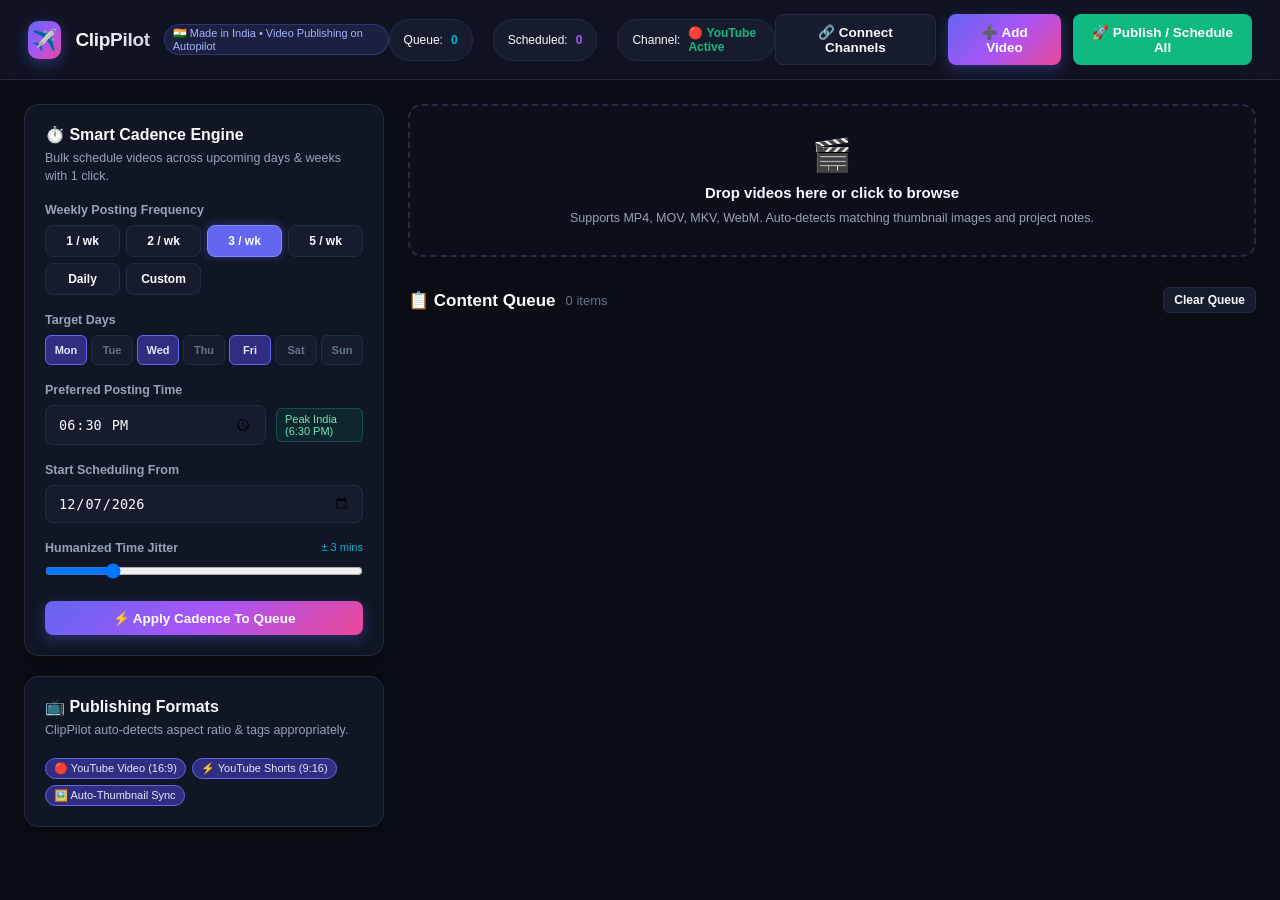
==== static/index.html @ 553ef16c "Initial commit: ClipPilot - Put Your Video Publishing on Autopilot" ====
<!DOCTYPE html>
<html lang="en">
<head>
  <meta charset="UTF-8">
  <meta name="viewport" content="width=device-width, initial-scale=1.0">
  <title>ClipPilot | Put Your Video Publishing on Autopilot</title>
  <link rel="stylesheet" href="/static/css/style.css">
</head>
<body>

  <!-- Top Navigation Bar -->
  <header class="top-nav">
    <div class="brand-section">
      <div class="brand-logo">✈️</div>
      <div class="brand-text">
        <h1>ClipPilot</h1>
      </div>
      <span class="brand-badge">🇮🇳 Made in India • Video Publishing on Autopilot</span>
    </div>

    <div class="nav-stats">
      <div class="stat-pill">
        <span>Queue:</span>
        <span class="num" id="stat-queue-count">0</span>
      </div>
      <div class="stat-pill">
        <span>Scheduled:</span>
        <span class="num" id="stat-scheduled-count" style="color: #a855f7;">0</span>
      </div>
      <div class="stat-pill">
        <span>Channel:</span>
        <span class="num" id="stat-platforms-count" style="color: #10b981;">🔴 YouTube Active</span>
      </div>
    </div>

    <div class="nav-actions">
      <button class="btn btn-secondary" onclick="openAccountsModal()">
        <span>🔗 Connect Channels</span>
      </button>
      <button class="btn btn-primary" onclick="browseAndAddVideo()">
        <span>➕ Add Video</span>
      </button>
      <button class="btn btn-success" id="btn-start-bulk" onclick="startBulkUpload()">
        <span>🚀 Publish / Schedule All</span>
      </button>
    </div>
  </header>

  <!-- Main Workspace -->
  <main class="main-layout">
    
    <!-- Left Panel: The Drip-Feed Cadence Engine -->
    <aside class="sidebar-panel">
      <div class="panel-card">
        <h2>⏱️ Smart Cadence Engine</h2>
        <p class="subtitle">Bulk schedule videos across upcoming days & weeks with 1 click.</p>

        <!-- Frequency per week -->
        <div class="form-group">
          <label>Weekly Posting Frequency</label>
          <div class="freq-buttons">
            <button class="freq-btn" data-freq="1" onclick="setFrequency(1)">1 / wk</button>
            <button class="freq-btn" data-freq="2" onclick="setFrequency(2)">2 / wk</button>
            <button class="freq-btn active" data-freq="3" onclick="setFrequency(3)">3 / wk</button>
            <button class="freq-btn" data-freq="5" onclick="setFrequency(5)">5 / wk</button>
            <button class="freq-btn" data-freq="7" onclick="setFrequency(7)">Daily</button>
            <button class="freq-btn" data-freq="custom" onclick="setFrequency('custom')">Custom</button>
          </div>
        </div>

        <!-- Active Days -->
        <div class="form-group">
          <label>Target Days</label>
          <div class="days-grid" id="days-grid">
            <div class="day-chip active" data-day="Mon" onclick="toggleDay('Mon')">Mon</div>
            <div class="day-chip" data-day="Tue" onclick="toggleDay('Tue')">Tue</div>
            <div class="day-chip active" data-day="Wed" onclick="toggleDay('Wed')">Wed</div>
            <div class="day-chip" data-day="Thu" onclick="toggleDay('Thu')">Thu</div>
            <div class="day-chip active" data-day="Fri" onclick="toggleDay('Fri')">Fri</div>
            <div class="day-chip" data-day="Sat" onclick="toggleDay('Sat')">Sat</div>
            <div class="day-chip" data-day="Sun" onclick="toggleDay('Sun')">Sun</div>
          </div>
        </div>

        <!-- Preferred Time -->
        <div class="form-group">
          <label>Preferred Posting Time</label>
          <div class="time-row">
            <input type="time" id="cadence-time" class="input-dark" value="18:30">
            <span class="preset-chip" onclick="setTimePreset('18:30')">Peak India (6:30 PM)</span>
          </div>
        </div>

        <!-- Start Date -->
        <div class="form-group">
          <label>Start Scheduling From</label>
          <input type="date" id="cadence-start-date" class="input-dark">
        </div>

        <!-- Humanized Jitter -->
        <div class="form-group">
          <div style="display:flex; justify-content:space-between;">
            <label>Humanized Time Jitter</label>
            <span id="jitter-val" style="font-size: 11px; color: var(--accent-cyan);">± 3 mins</span>
          </div>
          <input type="range" id="jitter-slider" min="0" max="15" value="3" style="width: 100%;" oninput="updateJitter(this.value)">
        </div>

        <button class="btn btn-primary" style="width: 100%; justify-content: center;" onclick="applyCadenceToQueue()">
          <span>⚡ Apply Cadence To Queue</span>
        </button>
      </div>

      <!-- Publishing Formats -->
      <div class="panel-card">
        <h2>📺 Publishing Formats</h2>
        <p class="subtitle">ClipPilot auto-detects aspect ratio & tags appropriately.</p>
        <div class="platform-pills" id="global-platforms">
          <span class="platform-pill selected" data-pid="youtube">🔴 YouTube Video (16:9)</span>
          <span class="platform-pill selected" data-pid="shorts">⚡ YouTube Shorts (9:16)</span>
          <span class="platform-pill selected" data-pid="thumbnails">🖼️ Auto-Thumbnail Sync</span>
        </div>
      </div>
    </aside>

    <!-- Center Content: Queue & Dropzone -->
    <section class="content-area">
      
      <!-- Drag & Drop Zone -->
      <div class="drop-zone" id="drop-zone" onclick="browseAndAddVideo()">
        <div class="icon">🎬</div>
        <h3>Drop videos here or click to browse</h3>
        <p>Supports MP4, MOV, MKV, WebM. Auto-detects matching thumbnail images and project notes.</p>
      </div>

      <!-- Queue Header -->
      <div class="queue-header">
        <h2>
          <span>📋 Content Queue</span>
          <span id="queue-badge-count" style="font-size: 13px; font-weight: 500; color: var(--text-dim);">0 items</span>
        </h2>
        <div style="display:flex; gap: 8px;">
          <button class="btn btn-secondary btn-sm" onclick="clearEntireQueue()">Clear Queue</button>
        </div>
      </div>

      <!-- Video Queue Cards Container -->
      <div class="queue-list" id="queue-list">
        <!-- Rendered dynamically by app.js -->
      </div>
    </section>
  </main>

  <!-- Edit Metadata Modal -->
  <div class="modal-overlay" id="edit-modal">
    <div class="modal-content">
      <div class="modal-header">
        <h2 id="edit-modal-title">Edit Video Metadata</h2>
        <button class="modal-close" onclick="closeEditModal()">✕</button>
      </div>
      <div class="form-group">
        <label>Video Title</label>
        <input type="text" id="edit-title" class="input-dark">
      </div>
      <div class="form-group">
        <label>Description / Caption</label>
        <textarea id="edit-description" class="input-dark" rows="5"></textarea>
      </div>
      <div class="form-group">
        <label>Tags & Hashtags (comma separated)</label>
        <input type="text" id="edit-tags" class="input-dark">
      </div>
      <div class="form-group">
        <label>Thumbnail Path</label>
        <div style="display: flex; gap: 8px;">
          <input type="text" id="edit-thumbnail" class="input-dark" readonly>
          <button class="btn btn-secondary btn-sm" onclick="browseThumbnailForEdit()">Browse</button>
        </div>
      </div>
      <div style="display: flex; justify-content: flex-end; gap: 10px; margin-top: 20px;">
        <button class="btn btn-secondary" onclick="closeEditModal()">Cancel</button>
        <button class="btn btn-primary" onclick="saveEditModal()">Save Changes</button>
      </div>
    </div>
  </div>

  <!-- AI Metadata Generator Modal -->
  <div class="modal-overlay" id="ai-modal">
    <div class="modal-content">
      <div class="modal-header">
        <h2>✨ Multilingual AI SEO Generator</h2>
        <button class="modal-close" onclick="closeAIModal()">✕</button>
      </div>
      <div class="form-group">
        <label>Topic / Concept</label>
        <input type="text" id="ai-topic" class="input-dark" placeholder="e.g. How to pump water without electricity">
      </div>
      <div class="form-group">
        <label>Language & Audience Tone</label>
        <select id="ai-language" class="input-dark">
          <option value="hinglish" selected>Hinglish (Viral Indian Creators • High Reach)</option>
          <option value="english">English (Global • Professional & SEO)</option>
          <option value="hindi">Hindi (Pure Devanagari • Educational)</option>
        </select>
      </div>
      <button class="btn btn-primary" style="width: 100%; justify-content: center; margin-bottom: 16px;" onclick="generateAIMetadata()">
        <span>⚡ Generate SEO Titles & Captions</span>
      </button>

      <!-- AI Results Display -->
      <div id="ai-results" style="display: none; flex-direction: column; gap: 12px;">
        <div class="panel-card" style="padding: 14px; background: var(--bg-card);">
          <h4 style="font-size: 13px; color: #ef4444; margin-bottom: 6px;">🔴 YouTube Optimized:</h4>
          <p id="ai-yt-title" style="font-weight: 600; font-size: 13px; margin-bottom: 6px;"></p>
          <p id="ai-yt-desc" style="font-size: 11.5px; color: var(--text-muted); white-space: pre-wrap; max-height: 120px; overflow-y: auto;"></p>
        </div>
        <div class="panel-card" style="padding: 14px; background: var(--bg-card);">
          <h4 style="font-size: 13px; color: #d946ef; margin-bottom: 6px;">🟣 Instagram Reels Caption:</h4>
          <p id="ai-ig-caption" style="font-size: 12px; color: var(--text-muted); white-space: pre-wrap; max-height: 100px; overflow-y: auto;"></p>
        </div>
        <button class="btn btn-success" style="width: 100%; justify-content: center;" onclick="applyAIToCurrentVideo()">
          <span>✓ Apply to This Video</span>
        </button>
      </div>
    </div>
  </div>

  <!-- Connected Channels Modal -->
  <div class="modal-overlay" id="accounts-modal">
    <div class="modal-content" style="max-width: 720px;">
      <div class="modal-header">
        <h2>🔗 Connect Your Publishing Channels</h2>
        <button class="modal-close" onclick="closeAccountsModal()">✕</button>
      </div>
      <p style="font-size: 12.5px; color: var(--text-muted); margin-bottom: 16px;">
        Connect your channels with 1 click. Your data stays 100% private on your own PC.
      </p>
      <div id="platform-settings-list" style="display: flex; flex-direction: column; gap: 14px;">
        <!-- Injected dynamically -->
      </div>
      <div style="display: flex; justify-content: flex-end; margin-top: 20px;">
        <button class="btn btn-secondary" onclick="closeAccountsModal()">Close</button>
      </div>
    </div>
  </div>

  <script src="/static/js/app.js"></script>
</body>
</html>
---- static/css/style.css ----
/* OmniPost Studio - Modern Creator OS Stylesheet */
:root {
  --bg-primary: #0a0d14;
  --bg-secondary: #111625;
  --bg-card: #161c2e;
  --bg-card-hover: #1c243a;
  --border-color: #232b42;
  --border-glow: #384566;
  --accent-primary: #6366f1; /* Indigo */
  --accent-gradient: linear-gradient(135deg, #6366f1 0%, #a855f7 50%, #ec4899 100%);
  --accent-success: #10b981;
  --accent-warning: #f59e0b;
  --accent-danger: #ef4444;
  --accent-cyan: #06b6d4;
  --text-main: #f8fafc;
  --text-muted: #94a3b8;
  --text-dim: #64748b;
  --font-family: -apple-system, BlinkMacSystemFont, "Segoe UI", Roboto, "Helvetica Neue", sans-serif;
}

* {
  box-sizing: border-box;
  margin: 0;
  padding: 0;
}

body {
  background-color: var(--bg-primary);
  color: var(--text-main);
  font-family: var(--font-family);
  min-height: 100vh;
  display: flex;
  flex-direction: column;
  overflow-x: hidden;
}

/* Scrollbars */
::-webkit-scrollbar {
  width: 8px;
  height: 8px;
}
::-webkit-scrollbar-track {
  background: var(--bg-primary);
}
::-webkit-scrollbar-thumb {
  background: var(--border-color);
  border-radius: 4px;
}
::-webkit-scrollbar-thumb:hover {
  background: var(--border-glow);
}

/* Header */
.top-nav {
  background: rgba(17, 22, 37, 0.85);
  backdrop-filter: blur(16px);
  border-bottom: 1px solid var(--border-color);
  padding: 14px 28px;
  display: flex;
  justify-content: space-between;
  align-items: center;
  position: sticky;
  top: 0;
  z-index: 100;
}

.brand-section {
  display: flex;
  align-items: center;
  gap: 14px;
}

.brand-logo {
  width: 38px;
  height: 38px;
  background: var(--accent-gradient);
  border-radius: 10px;
  display: flex;
  align-items: center;
  justify-content: center;
  font-size: 20px;
  font-weight: 800;
  box-shadow: 0 4px 15px rgba(99, 102, 241, 0.4);
}

.brand-text h1 {
  font-size: 19px;
  font-weight: 700;
  letter-spacing: -0.3px;
  background: linear-gradient(90deg, #fff, #cbd5e1);
  -webkit-background-clip: text;
  -webkit-text-fill-color: transparent;
}

.brand-badge {
  font-size: 11px;
  padding: 2px 8px;
  border-radius: 20px;
  background: rgba(99, 102, 241, 0.15);
  border: 1px solid rgba(99, 102, 241, 0.3);
  color: #a5b4fc;
}

.nav-stats {
  display: flex;
  gap: 20px;
}

.stat-pill {
  display: flex;
  align-items: center;
  gap: 8px;
  padding: 6px 14px;
  background: var(--bg-card);
  border: 1px solid var(--border-color);
  border-radius: 20px;
  font-size: 12px;
}
.stat-pill .num {
  font-weight: 700;
  color: var(--accent-cyan);
}

.nav-actions {
  display: flex;
  gap: 12px;
}

/* Buttons */
.btn {
  display: inline-flex;
  align-items: center;
  gap: 8px;
  padding: 9px 18px;
  border-radius: 8px;
  font-size: 13.5px;
  font-weight: 600;
  cursor: pointer;
  border: none;
  transition: all 0.2s ease;
}

.btn-primary {
  background: var(--accent-gradient);
  color: white;
  box-shadow: 0 4px 14px rgba(99, 102, 241, 0.35);
}
.btn-primary:hover {
  transform: translateY(-1px);
  box-shadow: 0 6px 20px rgba(99, 102, 241, 0.5);
}

.btn-secondary {
  background: var(--bg-card);
  color: var(--text-main);
  border: 1px solid var(--border-color);
}
.btn-secondary:hover {
  background: var(--bg-card-hover);
  border-color: var(--border-glow);
}

.btn-success {
  background: var(--accent-success);
  color: white;
}

.btn-sm {
  padding: 5px 10px;
  font-size: 12px;
  border-radius: 6px;
}

/* Main Container */
.main-layout {
  display: grid;
  grid-template-columns: 360px 1fr;
  flex: 1;
  gap: 24px;
  padding: 24px;
  max-width: 1680px;
  margin: 0 auto;
  width: 100%;
}

@media (max-width: 1024px) {
  .main-layout {
    grid-template-columns: 1fr;
  }
}

/* Left Sidebar: Cadence Rule Engine */
.sidebar-panel {
  display: flex;
  flex-direction: column;
  gap: 20px;
}

.panel-card {
  background: var(--bg-secondary);
  border: 1px solid var(--border-color);
  border-radius: 14px;
  padding: 20px;
  box-shadow: 0 8px 30px rgba(0, 0, 0, 0.3);
}

.panel-card h2 {
  font-size: 16px;
  font-weight: 700;
  display: flex;
  align-items: center;
  gap: 10px;
  margin-bottom: 6px;
}

.panel-card p.subtitle {
  font-size: 12.5px;
  color: var(--text-muted);
  margin-bottom: 18px;
  line-height: 1.4;
}

.form-group {
  margin-bottom: 18px;
}

.form-group label {
  display: block;
  font-size: 12.5px;
  font-weight: 600;
  color: var(--text-muted);
  margin-bottom: 8px;
}

.freq-buttons {
  display: grid;
  grid-template-columns: repeat(4, 1fr);
  gap: 6px;
}

.freq-btn {
  background: var(--bg-card);
  border: 1px solid var(--border-color);
  color: var(--text-main);
  padding: 8px 4px;
  border-radius: 8px;
  font-size: 12px;
  font-weight: 600;
  cursor: pointer;
  text-align: center;
  transition: all 0.15s;
}

.freq-btn.active {
  background: var(--accent-primary);
  border-color: #818cf8;
  color: white;
  box-shadow: 0 0 10px rgba(99, 102, 241, 0.4);
}

.days-grid {
  display: grid;
  grid-template-columns: repeat(7, 1fr);
  gap: 4px;
}

.day-chip {
  background: var(--bg-card);
  border: 1px solid var(--border-color);
  color: var(--text-dim);
  font-size: 11px;
  font-weight: 700;
  padding: 8px 0;
  text-align: center;
  border-radius: 6px;
  cursor: pointer;
  transition: all 0.15s;
}

.day-chip.active {
  background: #312e81;
  border-color: #6366f1;
  color: #e0e7ff;
}

.time-row {
  display: flex;
  gap: 10px;
  align-items: center;
}

.input-dark {
  background: var(--bg-card);
  border: 1px solid var(--border-color);
  color: var(--text-main);
  padding: 9px 12px;
  border-radius: 8px;
  font-size: 13.5px;
  width: 100%;
  outline: none;
}
.input-dark:focus {
  border-color: var(--accent-primary);
  box-shadow: 0 0 0 2px rgba(99, 102, 241, 0.2);
}

.preset-chip {
  background: rgba(16, 185, 129, 0.1);
  border: 1px solid rgba(16, 185, 129, 0.3);
  color: #6ee7b7;
  font-size: 11px;
  padding: 4px 8px;
  border-radius: 6px;
  cursor: pointer;
}

/* Content Area */
.content-area {
  display: flex;
  flex-direction: column;
  gap: 20px;
}

/* Drop Zone */
.drop-zone {
  border: 2px dashed var(--border-color);
  border-radius: 14px;
  padding: 30px 20px;
  text-align: center;
  background: rgba(17, 22, 37, 0.4);
  cursor: pointer;
  transition: all 0.2s ease;
  display: flex;
  flex-direction: column;
  align-items: center;
  justify-content: center;
  gap: 10px;
}

.drop-zone:hover, .drop-zone.dragover {
  border-color: var(--accent-primary);
  background: rgba(99, 102, 241, 0.05);
}

.drop-zone .icon {
  font-size: 32px;
}

.drop-zone h3 {
  font-size: 15px;
  font-weight: 600;
}

.drop-zone p {
  font-size: 12.5px;
  color: var(--text-muted);
}

/* Queue List */
.queue-header {
  display: flex;
  justify-content: space-between;
  align-items: center;
  margin-top: 10px;
}

.queue-header h2 {
  font-size: 17px;
  font-weight: 700;
  display: flex;
  align-items: center;
  gap: 10px;
}

.queue-list {
  display: flex;
  flex-direction: column;
  gap: 14px;
}

.queue-card {
  background: var(--bg-secondary);
  border: 1px solid var(--border-color);
  border-radius: 14px;
  padding: 16px;
  display: grid;
  grid-template-columns: 140px 1fr 200px 100px;
  gap: 18px;
  align-items: center;
  transition: all 0.2s;
  position: relative;
  overflow: hidden;
}

.queue-card:hover {
  border-color: var(--border-glow);
  background: var(--bg-card);
}

.video-thumb {
  width: 140px;
  height: 80px;
  border-radius: 8px;
  background: #1e293b;
  object-fit: cover;
  display: flex;
  align-items: center;
  justify-content: center;
  font-size: 24px;
  border: 1px solid var(--border-color);
  position: relative;
  overflow: hidden;
}

.video-thumb img {
  width: 100%;
  height: 100%;
  object-fit: cover;
}

.badge-res {
  position: absolute;
  bottom: 4px;
  right: 4px;
  background: rgba(0, 0, 0, 0.7);
  padding: 2px 5px;
  border-radius: 4px;
  font-size: 9.5px;
  font-weight: 700;
  color: #fff;
}

.card-details {
  display: flex;
  flex-direction: column;
  gap: 6px;
}

.card-title {
  font-size: 14.5px;
  font-weight: 600;
  color: var(--text-main);
  display: flex;
  align-items: center;
  gap: 8px;
}

.card-meta {
  font-size: 11.5px;
  color: var(--text-dim);
  display: flex;
  gap: 12px;
}

.platform-pills {
  display: flex;
  gap: 6px;
  margin-top: 4px;
  flex-wrap: wrap;
}

.platform-pill {
  font-size: 11px;
  padding: 3px 8px;
  border-radius: 12px;
  background: var(--bg-card);
  border: 1px solid var(--border-color);
  color: var(--text-muted);
  display: inline-flex;
  align-items: center;
  gap: 4px;
  cursor: pointer;
  user-select: none;
}

.platform-pill.selected {
  background: #312e81;
  border-color: #6366f1;
  color: #e0e7ff;
}

.card-schedule {
  display: flex;
  flex-direction: column;
  gap: 4px;
  text-align: right;
}

.schedule-pill {
  font-size: 12px;
  font-weight: 600;
  color: var(--accent-cyan);
  background: rgba(6, 182, 212, 0.1);
  border: 1px solid rgba(6, 182, 212, 0.25);
  padding: 5px 10px;
  border-radius: 6px;
  display: inline-block;
}

.status-badge {
  font-size: 11px;
  font-weight: 600;
  padding: 3px 8px;
  border-radius: 4px;
  display: inline-block;
}
.status-badge.queued { background: #334155; color: #cbd5e1; }
.status-badge.scheduled { background: #1e3a8a; color: #93c5fd; }
.status-badge.uploading { background: #b45309; color: #fde68a; }
.status-badge.published { background: #065f46; color: #6ee7b7; }
.status-badge.error { background: #7f1d1d; color: #fca5a5; }

.card-actions {
  display: flex;
  flex-direction: column;
  gap: 6px;
  align-items: flex-end;
}

/* Modals / Drawers */
.modal-overlay {
  position: fixed;
  top: 0;
  left: 0;
  right: 0;
  bottom: 0;
  background: rgba(0, 0, 0, 0.75);
  backdrop-filter: blur(8px);
  display: none;
  align-items: center;
  justify-content: center;
  z-index: 1000;
}

.modal-content {
  background: var(--bg-secondary);
  border: 1px solid var(--border-glow);
  border-radius: 16px;
  width: 90%;
  max-width: 640px;
  max-height: 85vh;
  overflow-y: auto;
  padding: 24px;
  box-shadow: 0 20px 50px rgba(0, 0, 0, 0.6);
}

.modal-header {
  display: flex;
  justify-content: space-between;
  align-items: center;
  margin-bottom: 20px;
  border-bottom: 1px solid var(--border-color);
  padding-bottom: 12px;
}

.modal-close {
  background: transparent;
  border: none;
  color: var(--text-muted);
  font-size: 20px;
  cursor: pointer;
}

/* Progress bar inside card */
.progress-bar-container {
  grid-column: 1 / -1;
  height: 4px;
  background: var(--bg-card);
  border-radius: 2px;
  margin-top: 10px;
  overflow: hidden;
}

.progress-bar-fill {
  height: 100%;
  background: var(--accent-gradient);
  transition: width 0.3s ease;
}
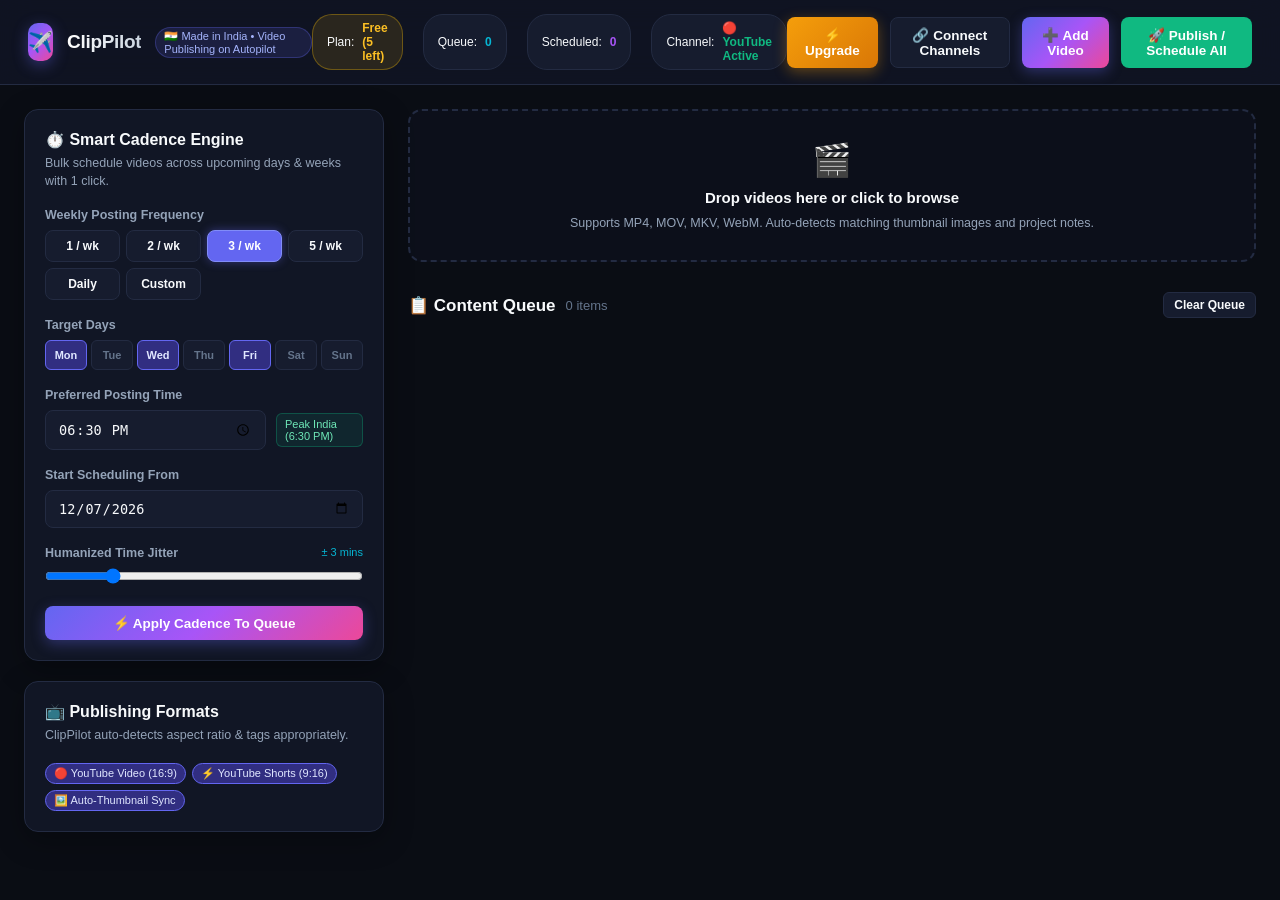
==== commit 59da6bee: "Add 5-video free starter limit, license manager, and Pro activation modal" ====
--- a/static/index.html
+++ b/static/index.html
@@ -19,6 +19,10 @@
     </div>
 
     <div class="nav-stats">
+      <div class="stat-pill" id="stat-plan-pill" onclick="openLicenseModal()" style="cursor: pointer; background: rgba(234, 179, 8, 0.12); border: 1px solid rgba(234, 179, 8, 0.35);">
+        <span>Plan:</span>
+        <span class="num" id="stat-plan-name" style="color: #fbbf24;">Free (5 left)</span>
+      </div>
       <div class="stat-pill">
         <span>Queue:</span>
         <span class="num" id="stat-queue-count">0</span>
@@ -34,6 +38,9 @@
     </div>
 
     <div class="nav-actions">
+      <button class="btn" id="btn-upgrade-pro" onclick="openLicenseModal()" style="background: linear-gradient(135deg, #f59e0b, #d97706); color: #fff; font-weight: 700; border: none; box-shadow: 0 4px 14px rgba(245, 158, 11, 0.35);">
+        <span>⚡ Upgrade</span>
+      </button>
       <button class="btn btn-secondary" onclick="openAccountsModal()">
         <span>🔗 Connect Channels</span>
       </button>
@@ -244,6 +251,57 @@
     </div>
   </div>
 
+  <!-- Pro Upgrade & License Modal -->
+  <div class="modal-overlay" id="license-modal">
+    <div class="modal-content" style="max-width: 600px;">
+      <div class="modal-header">
+        <div style="display: flex; align-items: center; gap: 8px;">
+          <span style="font-size: 24px;">👑</span>
+          <div>
+            <h2 style="font-size: 18px; margin: 0;">ClipPilot Pro Lifetime</h2>
+            <span style="font-size: 11px; color: #fbbf24;">⚡ Launch Special Deal</span>
+          </div>
+        </div>
+        <button class="modal-close" onclick="closeLicenseModal()">✕</button>
+      </div>
+
+      <div style="margin: 16px 0; background: linear-gradient(135deg, rgba(234, 179, 8, 0.1), rgba(168, 85, 247, 0.1)); border: 1px solid rgba(234, 179, 8, 0.3); border-radius: 12px; padding: 18px;">
+        <div style="display: flex; justify-content: space-between; align-items: center; margin-bottom: 12px;">
+          <div>
+            <h3 style="font-size: 20px; font-weight: 800; color: #fff; margin: 0;">₹499 <span style="font-size: 13px; font-weight: 400; color: #a1a1aa;">/ $9 USD</span></h3>
+            <span style="font-size: 12px; color: #ef4444; text-decoration: line-through;">Regular ₹1,999 / $29</span>
+          </div>
+          <span style="background: #10b981; color: #fff; font-size: 11px; font-weight: 700; padding: 4px 10px; border-radius: 999px;">ONE-TIME LIFETIME</span>
+        </div>
+
+        <ul style="list-style: none; padding: 0; margin: 0; display: flex; flex-direction: column; gap: 8px; font-size: 13px; color: #e4e4e7;">
+          <li>✓ <strong>Unlimited Bulk Uploads</strong> (No 5-video limit)</li>
+          <li>✓ <strong>Intelligent Cadence Engine</strong> (Schedule months ahead on autopilot)</li>
+          <li>✓ <strong>Unlimited Multilingual AI SEO</strong> (Hinglish, Hindi, English)</li>
+          <li>✓ <strong>Zero-Token 1-Click YouTube Integration</strong></li>
+          <li>✓ <strong>Lifetime Software Updates & Free Support</strong></li>
+        </ul>
+      </div>
+
+      <div style="display: flex; flex-direction: column; gap: 14px;">
+        <a href="https://clippilot-studio.web.app/#pricing" target="_blank" class="btn btn-primary" style="justify-content: center; padding: 14px; font-size: 15px; font-weight: 700; background: linear-gradient(135deg, #a855f7, #6366f1); text-decoration: none;">
+          <span>💳 Buy License Key (Instant Delivery)</span>
+        </a>
+
+        <div style="border-top: 1px solid rgba(255,255,255,0.1); padding-top: 14px;">
+          <label style="font-size: 12px; font-weight: 600; color: var(--text-dim); display: block; margin-bottom: 6px;">Already have a license key?</label>
+          <div style="display: flex; gap: 10px;">
+            <input type="text" id="license-key-input" class="input-dark" placeholder="e.g. CP-PRO-XXXXX-XXXX-XXXX" style="flex: 1; text-transform: uppercase;">
+            <button class="btn btn-success" onclick="activateLicenseKey()">
+              <span>Activate</span>
+            </button>
+          </div>
+          <div id="license-activate-msg" style="margin-top: 8px; font-size: 12px; display: none;"></div>
+        </div>
+      </div>
+    </div>
+  </div>
+
   <script src="/static/js/app.js"></script>
 </body>
 </html>
